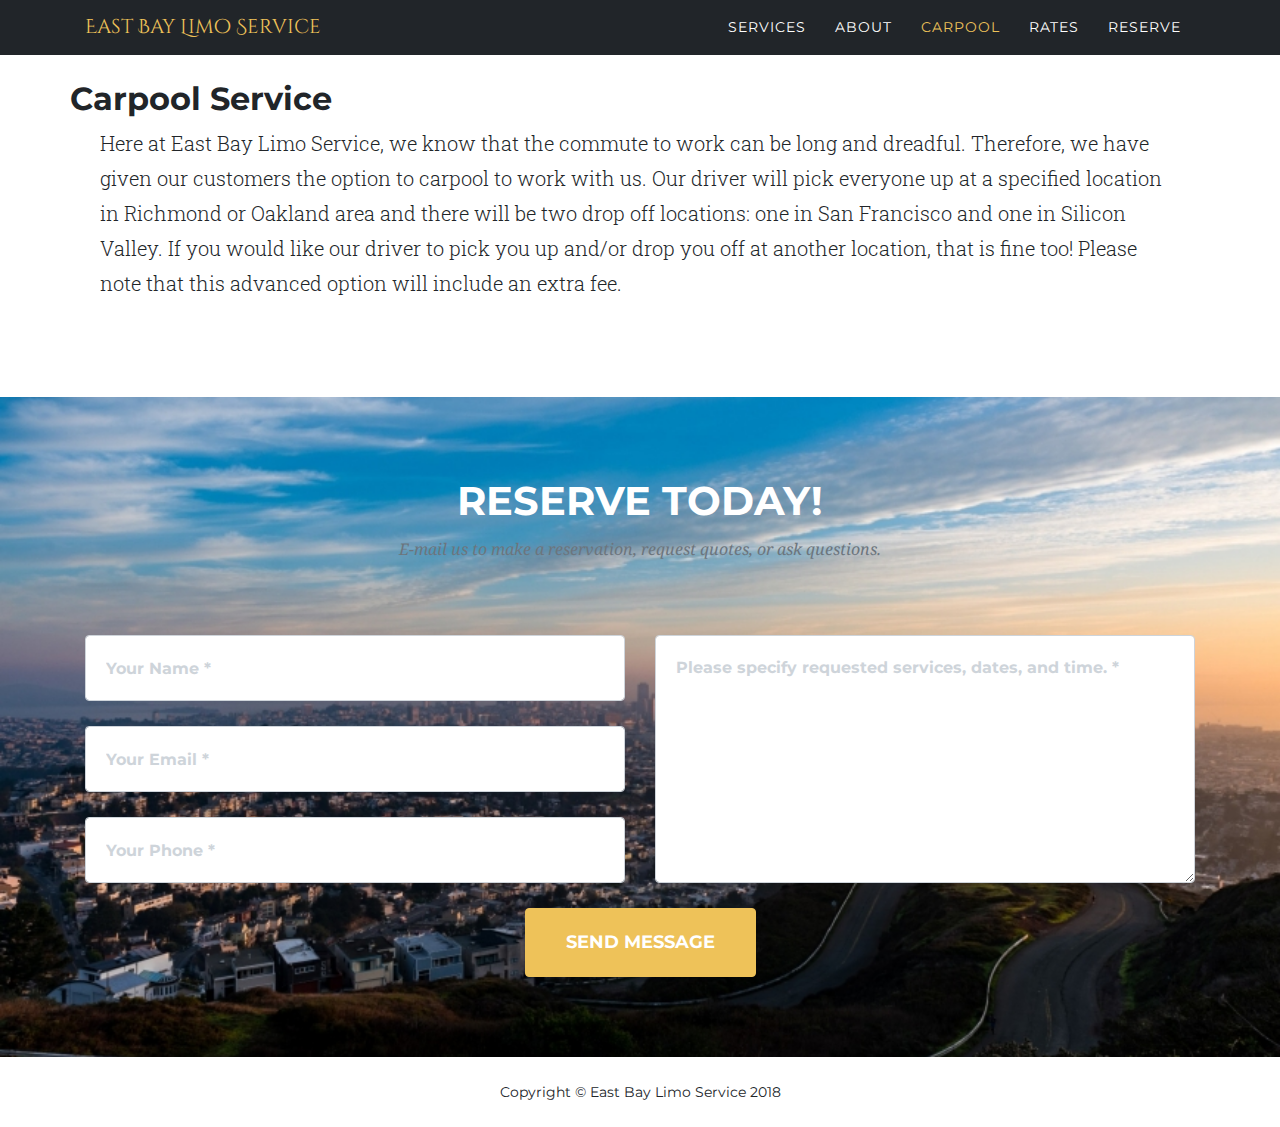
==== east-bay-limo-carpool.html @ b3046108 "carpool" ====
<!DOCTYPE html>
<html lang="en">

<head>
    <link rel="shortcut icon" type="image/x-icon" href="img/favicon.png">
    <meta charset="utf-8">
    <meta name="viewport" content="width=device-width, initial-scale=1, shrink-to-fit=no">
    <meta name="description" content="">
    <meta name="author" content="">

    <title>East Bay Limo Service</title>

    <!-- Bootstrap core CSS -->
    <link href="vendor/bootstrap/css/bootstrap.min.css" rel="stylesheet">

    <!-- Custom fonts for this template -->
    <link href="vendor/font-awesome/css/font-awesome.min.css" rel="stylesheet" type="text/css">
    <link href="https://fonts.googleapis.com/css?family=Montserrat:400,700" rel="stylesheet" type="text/css">
    <link href='https://fonts.googleapis.com/css?family=Kaushan+Script' rel='stylesheet' type='text/css'>
    <link href='https://fonts.googleapis.com/css?family=Droid+Serif:400,700,400italic,700italic' rel='stylesheet' type='text/css'>
    <link href='https://fonts.googleapis.com/css?family=Roboto+Slab:400,100,300,700' rel='stylesheet' type='text/css'>
    <link href='https://fonts.googleapis.com/css?family=Cinzel Decorative' rel='stylesheet'>

    <!-- Custom styles for this template -->
    <link href="css/agency.min.css" rel="stylesheet">

</head>

<body id="page-top">

<!-- Navigation -->
<nav class="navbar navbar-expand-lg navbar-dark fixed-top" id="subNav">
    <div class="container">
        <a class="navbar-brand js-scroll-trigger" href="index.html">East Bay Limo Service</a>
        <button class="navbar-toggler navbar-toggler-right" type="button" data-toggle="collapse" data-target="#navbarResponsive" aria-controls="navbarResponsive" aria-expanded="false" aria-label="Toggle navigation">
            Menu
            <i class="fa fa-bars"></i>
        </button>
        <div class="collapse navbar-collapse" id="navbarResponsive">
            <ul class="navbar-nav text-uppercase ml-auto">
                <li class="nav-item">
                    <a class="nav-link js-scroll-trigger" href="index.html#services">Services</a>
                </li>
                <li class="nav-item">
                    <a class="nav-link js-scroll-trigger" href="index.html#about">About</a>
                </li>
                <li class="nav-item">
                    <a class="nav-link scroll active" href="#page-top">Carpool</a>
                </li>
                <li class="nav-item">
                    <a class="nav-link js-scroll-trigger" href="east-bay-limo-rates.html">Rates</a>
                </li>
                <li class="nav-item">
                    <a class="nav-link js-scroll-trigger" href="#contact">Reserve</a>
                </li>
            </ul>
        </div>
    </div>
</nav>

<section id="carpool">
    <div class="container">
        <div class="row">
            <h2>Carpool Service</h2>
        </div>
        <div class="col-lg-12 my-auto showcase-text">
            <p class="lead mb-50">Here at East Bay Limo Service, we know that the commute to work can be long and dreadful. Therefore, we have given our
            customers the option to carpool to work with us. Our driver will pick everyone up at a specified location in Richmond or Oakland area and there
                will be two drop off locations: one in San Francisco and one in Silicon Valley. If you would like our driver to pick you up and/or drop you off at another location,
            that is fine too! Please note that this advanced option will include an extra fee.</p>
        </div>
    </div>
</section>



<!-- Contact -->
<section id="contact">
    <div class="container">
        <div class="row">
            <div class="col-lg-12 text-center">
                <h2 class="section-heading text-uppercase">Reserve Today!</h2>
                <h3 class="section-subheading text-muted">E-mail us to make a reservation, request quotes, or ask questions.</h3>
            </div>
        </div>
        <div class="row">
            <div class="col-lg-12">
                <form id="contactForm" name="sentMessage" novalidate="novalidate">
                    <div class="row">
                        <div class="col-md-6">
                            <div class="form-group">
                                <input class="form-control" id="name" type="text" placeholder="Your Name *" required="required" data-validation-required-message="Please enter your name.">
                                <p class="help-block text-danger"></p>
                            </div>
                            <div class="form-group">
                                <input class="form-control" id="email" type="email" placeholder="Your Email *" required="required" data-validation-required-message="Please enter your email address.">
                                <p class="help-block text-danger"></p>
                            </div>
                            <div class="form-group">
                                <input class="form-control" id="phone" type="tel" placeholder="Your Phone *" required="required" data-validation-required-message="Please enter your phone number.">
                                <p class="help-block text-danger"></p>
                            </div>
                        </div>
                        <div class="col-md-6">
                            <div class="form-group">
                                <textarea class="form-control" id="message" placeholder="Please specify requested services, dates, and time. *" required="required" data-validation-required-message="Please enter a message."></textarea>
                                <p class="help-block text-danger"></p>
                            </div>
                        </div>
                        <div class="clearfix"></div>
                        <div class="col-lg-12 text-center">
                            <div id="success"></div>
                            <button id="sendMessageButton" class="btn btn-primary btn-xl text-uppercase" type="submit">Send Message</button>
                        </div>
                    </div>
                </form>
            </div>
        </div>
    </div>
</section>


<!-- Footer -->
<footer>
    <div class="container">
        <div class="row">
            <div class="col-md-12">
                <span class="copyright">Copyright &copy; East Bay Limo Service 2018</span>
            </div>
            <!-- <div class="col-md-4">
                <ul class="list-inline social-buttons">
                  <li class="list-inline-item">
                    <a href="#">
                      <i class="fa fa-twitter"></i>
                    </a>
                  </li>
                  <li class="list-inline-item">
                    <a href="#">
                      <i class="fa fa-facebook"></i>
                    </a>
                  </li>
                  <li class="list-inline-item">
                    <a href="#">
                      <i class="fa fa-linkedin"></i>
                    </a>
                  </li>
                </ul>
              </div>
              <div class="col-md-4">
                <ul class="list-inline quicklinks">
                  <li class="list-inline-item">
                    <a href="#">Privacy Policy</a>
                  </li>
                  <li class="list-inline-item">
                    <a href="#">Terms of Use</a>
                  </li>
                </ul>
              </div> -->
        </div>
    </div>
</footer>

<!-- Bootstrap core JavaScript -->
<script src="vendor/jquery/jquery.min.js"></script>
<script src="vendor/bootstrap/js/bootstrap.bundle.min.js"></script>

<!-- Plugin JavaScript -->
<script src="vendor/jquery-easing/jquery.easing.min.js"></script>

<!-- Contact form JavaScript -->
<script src="js/jqBootstrapValidation.js"></script>
<script src="js/contact_me.js"></script>

<!-- Custom scripts for this template -->
<script src="js/agency.min.js"></script>

</body>

</html>
---- css/agency.min.css ----
body {
    overflow-x: hidden;
    font-family: 'Roboto Slab', 'Helvetica Neue', Helvetica, Arial, sans-serif
}

p {
    line-height: 1.75
}

a {
    color: #eec259
}

a:hover {
    color: #fec503
}

.text-primary {
    color: #eec259 !important
}

h1, h2, h3, h4, h5, h6 {
    font-weight: 700;
    font-family: Montserrat, 'Helvetica Neue', Helvetica, Arial, sans-serif
}

section {
    padding: 100px 0
}

section h2.section-heading {
    font-size: 40px;
    margin-top: 0;
    margin-bottom: 15px
}

section h3.section-subheading {
    font-size: 16px;
    font-weight: 400;
    font-style: italic;
    margin-bottom: 75px;
    text-transform: none;
    font-family: 'Droid Serif', 'Helvetica Neue', Helvetica, Arial, sans-serif
}

@media (min-width: 768px) {
    section {
        padding: 80px 0
    }
}

.btn {
    font-family: Montserrat, 'Helvetica Neue', Helvetica, Arial, sans-serif;
    font-weight: 700
}

.btn-xl {
    font-size: 18px;
    padding: 20px 40px
}

.btn-primary {
    background-color: #eec259;
    border-color: #eec259
}

.btn-primary:active, .btn-primary:focus, .btn-primary:hover {
    background-color: #fec810 !important;
    border-color: #fec810 !important;
    color: #fff
}

.btn-primary:active, .btn-primary:focus {
    box-shadow: 0 0 0 .2rem rgba(254, 209, 55, .5) !important
}

::-moz-selection {
    background: #eec259;
    text-shadow: none
}

::selection {
    background: #eec259;
    text-shadow: none
}

img::selection {
    background: 0 0
}

img::-moz-selection {
    background: 0 0
}

#mainNav {
    background-color: #212529
}

#mainNav .navbar-toggler {
    font-size: 12px;
    right: 0;
    padding: 13px;
    text-transform: uppercase;
    color: #fff;
    border: 0;
    background-color: #eec259;
    font-family: Montserrat, 'Helvetica Neue', Helvetica, Arial, sans-serif
}

#mainNav .navbar-brand {
    color: #eec259;
    font-family: 'Cinzel Decorative', 'Helvetica Neue', Helvetica, Arial, cursive
}

#mainNav .navbar-brand.active, #mainNav .navbar-brand:active, #mainNav .navbar-brand:focus, #mainNav .navbar-brand:hover {
    color: #fec503
}

#mainNav .navbar-nav .nav-item .nav-link {
    font-size: 90%;
    font-weight: 400;
    padding: .75em 0;
    letter-spacing: 1px;
    color: #fff;
    font-family: Montserrat, 'Helvetica Neue', Helvetica, Arial, sans-serif
}

#mainNav .navbar-nav .nav-item .nav-link.active, #mainNav .navbar-nav .nav-item .nav-link:hover {
    color: #eec259
}

@media (min-width: 992px) {
    #mainNav {
        padding-top: 10px;
        padding-bottom: 25px;
        -webkit-transition: padding-top .3s, padding-bottom .3s;
        -moz-transition: padding-top .3s, padding-bottom .3s;
        transition: padding-top .3s, padding-bottom .3s;
        border: none;
        background-color: transparent
    }

    #mainNav .navbar-brand {
        font-size: 1.3em;
        -webkit-transition: all .3s;
        -moz-transition: all .3s;
        transition: all .3s
    }

    #mainNav .navbar-nav .nav-item .nav-link {
        padding: 1.1em 1em !important
    }

    #mainNav.navbar-shrink {
        padding-top: 0;
        padding-bottom: 0;
        background-color: #212529
    }

    #mainNav.navbar-shrink .navbar-brand {
        font-size: 1.25em;
        padding: 12px 0
    }
}

#subNav {
    background-color: #212529
}

#subNav .navbar-toggler {
    font-size: 12px;
    right: 0;
    padding: 13px;
    text-transform: uppercase;
    color: #fff;
    border: 0;
    background-color: #eec259;
    font-family: Montserrat, 'Helvetica Neue', Helvetica, Arial, sans-serif
}

#subNav .navbar-brand {
    color: #eec259;
    font-family: 'Cinzel Decorative', 'Helvetica Neue', Helvetica, Arial, cursive
}

#subNav .navbar-brand.active, #subNav .navbar-brand:active, #subNav .navbar-brand:focus, #subNav .navbar-brand:hover {
    color: #fec503
}

#subNav .navbar-nav .nav-item .nav-link {
    font-size: 90%;
    font-weight: 400;
    padding: .75em 0;
    letter-spacing: 1px;
    color: #fff;
    font-family: Montserrat, 'Helvetica Neue', Helvetica, Arial, sans-serif
}

#subNav .navbar-nav .nav-item .nav-link.active, #subNav .navbar-nav .nav-item .nav-link:hover {
    color: #eec259
}

@media (min-width: 992px) {
    #subNav {
        padding-top: 0px;
        padding-bottom: 0px;
        -webkit-transition: padding-top .3s, padding-bottom .3s;
        -moz-transition: padding-top .3s, padding-bottom .3s;
        transition: padding-top .3s, padding-bottom .3s;
        border: none
    }

    #subNav .navbar-brand {
        font-size: 20px;
        -webkit-transition: all .3s;
        -moz-transition: all .3s;
        transition: all .3s
    }

    #subNav .navbar-nav .nav-item .nav-link {
        padding: 1.15em 1em !important
    }

    #subNav.navbar-shrink {
        padding-top: 0;
        padding-bottom: 0;
        background-color: #212529
    }

    #subNav.navbar-shrink .navbar-brand {
        font-size: 1.2em;
        padding: 12px 0
    }
}

header.masthead {
    text-align: center;
    color: #fff;
    background-image: url(../img/baybridge.jpg);
    background-repeat: no-repeat;
    background-attachment: scroll;
    background-position: center center;
    -webkit-background-size: cover;
    -moz-background-size: cover;
    -o-background-size: cover;
    background-size: cover
}

header.masthead .intro-text {
    padding-top: 150px;
    padding-bottom: 100px
}

header.masthead .intro-text .intro-lead-in {
    font-size: 22px;
    font-style: italic;
    line-height: 22px;
    margin-bottom: 25px;
    font-family: 'Droid Serif', 'Helvetica Neue', Helvetica, Arial, sans-serif
}

header.masthead .intro-text .intro-heading {
    font-size: 40px;
    font-weight: 700;
    line-height: 50px;
    margin-bottom: 25px;
    font-family: Montserrat, 'Helvetica Neue', Helvetica, Arial, sans-serif
}

@media (min-width: 768px) {
    header.masthead .intro-text {
        padding-top: 300px;
        padding-bottom: 200px
    }

    header.masthead .intro-text .intro-lead-in {
        font-size: 40px;
        font-style: italic;
        line-height: 40px;
        margin-bottom: 25px;
        font-family: 'Droid Serif', 'Helvetica Neue', Helvetica, Arial, sans-serif
    }

    header.masthead .intro-text .intro-heading {
        font-size: 75px;
        font-weight: 700;
        line-height: 75px;
        margin-bottom: 70px;
        font-family: Montserrat, 'Helvetica Neue', Helvetica, Arial, sans-serif
    }
}

.service-heading {
    margin: 15px 0;
    text-transform: none
}

#portfolio .portfolio-item {
    right: 0;
    margin: 0 0 15px
}

#portfolio .portfolio-item .portfolio-link {
    position: relative;
    display: block;
    max-width: 400px;
    margin: 0 auto;
    cursor: pointer
}

#portfolio .portfolio-item .portfolio-link .portfolio-hover {
    position: absolute;
    width: 100%;
    height: 100%;
    -webkit-transition: all ease .5s;
    -moz-transition: all ease .5s;
    transition: all ease .5s;
    opacity: 0;
    background: rgba(254, 209, 54, .9)
}

#portfolio .portfolio-item .portfolio-link .portfolio-hover:hover {
    opacity: 1
}

#portfolio .portfolio-item .portfolio-link .portfolio-hover .portfolio-hover-content {
    font-size: 20px;
    position: absolute;
    top: 50%;
    width: 100%;
    height: 20px;
    margin-top: -12px;
    text-align: center;
    color: #fff
}

#portfolio .portfolio-item .portfolio-link .portfolio-hover .portfolio-hover-content i {
    margin-top: -12px
}

#portfolio .portfolio-item .portfolio-link .portfolio-hover .portfolio-hover-content h3, #portfolio .portfolio-item .portfolio-link .portfolio-hover .portfolio-hover-content h4 {
    margin: 0
}

#portfolio .portfolio-item .portfolio-caption {
    max-width: 400px;
    margin: 0 auto;
    padding: 25px;
    text-align: center;
    background-color: #fff
}

#portfolio .portfolio-item .portfolio-caption h4 {
    margin: 0;
    text-transform: none
}

#portfolio .portfolio-item .portfolio-caption p {
    font-size: 16px;
    font-style: italic;
    margin: 0;
    font-family: 'Droid Serif', 'Helvetica Neue', Helvetica, Arial, sans-serif
}

#portfolio * {
    z-index: 2
}

@media (min-width: 767px) {
    #portfolio .portfolio-item {
        margin: 0 0 30px
    }
}

.portfolio-modal {
    padding-right: 0 !important
}

.portfolio-modal .modal-dialog {
    margin: 1rem;
    max-width: 100vw
}

.portfolio-modal .modal-content {
    padding: 100px 0;
    text-align: center
}

.portfolio-modal .modal-content h2 {
    font-size: 3em;
    margin-bottom: 15px
}

.portfolio-modal .modal-content p {
    margin-bottom: 30px
}

.portfolio-modal .modal-content p.item-intro {
    font-size: 16px;
    font-style: italic;
    margin: 20px 0 30px;
    font-family: 'Droid Serif', 'Helvetica Neue', Helvetica, Arial, sans-serif
}

.portfolio-modal .modal-content ul.list-inline {
    margin-top: 0;
    margin-bottom: 30px
}

.portfolio-modal .modal-content img {
    margin-bottom: 30px
}

.portfolio-modal .modal-content button {
    cursor: pointer
}

.portfolio-modal .close-modal {
    position: absolute;
    top: 25px;
    right: 25px;
    width: 75px;
    height: 75px;
    cursor: pointer;
    background-color: transparent
}

.portfolio-modal .close-modal:hover {
    opacity: .3
}

.portfolio-modal .close-modal .lr {
    z-index: 1051;
    width: 1px;
    height: 75px;
    margin-left: 35px;
    -webkit-transform: rotate(45deg);
    -ms-transform: rotate(45deg);
    transform: rotate(45deg);
    background-color: #212529
}

.portfolio-modal .close-modal .lr .rl {
    z-index: 1052;
    width: 1px;
    height: 75px;
    -webkit-transform: rotate(90deg);
    -ms-transform: rotate(90deg);
    transform: rotate(90deg);
    background-color: #212529
}

.timeline {
    position: relative;
    padding: 0;
    list-style: none
}

.timeline:before {
    position: absolute;
    top: 0;
    bottom: 0;
    left: 40px;
    width: 2px;
    margin-left: -1.5px;
    content: '';
    background-color: #e9ecef
}

.timeline > li {
    position: relative;
    min-height: 50px;
    margin-bottom: 50px
}

.timeline > li:after, .timeline > li:before {
    display: table;
    content: ' '
}

.timeline > li:after {
    clear: both
}

.timeline > li .timeline-panel {
    position: relative;
    float: right;
    width: 100%;
    padding: 0 20px 0 100px;
    text-align: left
}

.timeline > li .timeline-panel:before {
    right: auto;
    left: -15px;
    border-right-width: 15px;
    border-left-width: 0
}

.timeline > li .timeline-panel:after {
    right: auto;
    left: -14px;
    border-right-width: 14px;
    border-left-width: 0
}

.timeline > li .timeline-image {
    position: absolute;
    z-index: 100;
    left: 0;
    width: 80px;
    height: 80px;
    margin-left: 0;
    text-align: center;
    color: #fff;
    border: 7px solid #e9ecef;
    border-radius: 100%;
    background-color: #eec259
}

.timeline > li .timeline-image h4 {
    font-size: 10px;
    line-height: 14px;
    margin-top: 12px
}

.timeline > li.timeline-inverted > .timeline-panel {
    float: right;
    padding: 0 20px 0 100px;
    text-align: left
}

.timeline > li.timeline-inverted > .timeline-panel:before {
    right: auto;
    left: -15px;
    border-right-width: 15px;
    border-left-width: 0
}

.timeline > li.timeline-inverted > .timeline-panel:after {
    right: auto;
    left: -14px;
    border-right-width: 14px;
    border-left-width: 0
}

.timeline > li:last-child {
    margin-bottom: 0
}

.timeline .timeline-heading h4 {
    margin-top: 0;
    color: inherit
}

.timeline .timeline-heading h4.subheading {
    text-transform: none
}

.timeline .timeline-body > p, .timeline .timeline-body > ul {
    margin-bottom: 0
}

@media (min-width: 768px) {
    .timeline:before {
        left: 50%
    }

    .timeline > li {
        min-height: 100px;
        margin-bottom: 100px
    }

    .timeline > li .timeline-panel {
        float: left;
        width: 41%;
        padding: 0 20px 20px 30px;
        text-align: right
    }

    .timeline > li .timeline-image {
        left: 50%;
        width: 100px;
        height: 100px;
        margin-left: -50px
    }

    .timeline > li .timeline-image h4 {
        font-size: 13px;
        line-height: 18px;
        margin-top: 16px
    }

    .timeline > li.timeline-inverted > .timeline-panel {
        float: right;
        padding: 0 30px 20px 20px;
        text-align: left
    }
}

@media (min-width: 992px) {
    .timeline > li {
        min-height: 150px
    }

    .timeline > li .timeline-panel {
        padding: 0 20px 20px
    }

    .timeline > li .timeline-image {
        width: 150px;
        height: 150px;
        margin-left: -75px
    }

    .timeline > li .timeline-image h4 {
        font-size: 18px;
        line-height: 26px;
        margin-top: 30px
    }

    .timeline > li.timeline-inverted > .timeline-panel {
        padding: 0 20px 20px
    }
}

@media (min-width: 1200px) {
    .timeline > li {
        min-height: 170px
    }

    .timeline > li .timeline-panel {
        padding: 0 20px 20px 100px
    }

    .timeline > li .timeline-image {
        width: 170px;
        height: 170px;
        margin-left: -85px
    }

    .timeline > li .timeline-image h4 {
        margin-top: 40px
    }

    .timeline > li.timeline-inverted > .timeline-panel {
        padding: 0 100px 20px 20px
    }
}

.team-member {
    margin-bottom: 50px;
    text-align: center
}

.team-member img {
    width: 225px;
    height: 225px;
    border: 7px solid #fff
}

.team-member h4 {
    margin-top: 25px;
    margin-bottom: 0;
    text-transform: none
}

.team-member p {
    margin-top: 0
}

section#contact {
    background-color: #eec259;
    background-image: url(../img/bay.png);
    background-repeat: no-repeat;
    background-position: fixed;
    background-size: 100%
}

section#contact .section-heading {
    color: #fff
}

section#contact .form-group {
    margin-bottom: 25px
}

section#contact .form-group input, section#contact .form-group textarea {
    padding: 20px
}

section#contact .form-group input.form-control {
    height: auto
}

section#contact .form-group textarea.form-control {
    height: 248px
}

section#contact .form-control:focus {
    border-color: #eec259;
    box-shadow: none
}

section#contact ::-webkit-input-placeholder {
    font-weight: 700;
    color: #ced4da;
    font-family: Montserrat, 'Helvetica Neue', Helvetica, Arial, sans-serif
}

section#contact :-moz-placeholder {
    font-weight: 700;
    color: #ced4da;
    font-family: Montserrat, 'Helvetica Neue', Helvetica, Arial, sans-serif
}

section#contact ::-moz-placeholder {
    font-weight: 700;
    color: #ced4da;
    font-family: Montserrat, 'Helvetica Neue', Helvetica, Arial, sans-serif
}

section#contact :-ms-input-placeholder {
    font-weight: 700;
    color: #ced4da;
    font-family: Montserrat, 'Helvetica Neue', Helvetica, Arial, sans-serif
}

footer {
    padding: 15px 0;
    text-align: center
}

footer span.copyright {
    font-size: 90%;
    line-height: 40px;
    text-transform: none;
    font-family: Montserrat, 'Helvetica Neue', Helvetica, Arial, sans-serif
}

footer ul.quicklinks {
    font-size: 90%;
    line-height: 40px;
    margin-bottom: 0;
    text-transform: none;
    font-family: Montserrat, 'Helvetica Neue', Helvetica, Arial, sans-serif
}

ul.social-buttons {
    margin-bottom: 0
}

ul.social-buttons li a {
    font-size: 20px;
    line-height: 40px;
    display: block;
    width: 40px;
    height: 40px;
    -webkit-transition: all .3s;
    -moz-transition: all .3s;
    transition: all .3s;
    color: #fff;
    border-radius: 100%;
    outline: 0;
    background-color: #212529
}

ul.social-buttons li a:active, ul.social-buttons li a:focus, ul.social-buttons li a:hover {
    background-color: #eec259
}


.showcase .showcase-text {
    padding: 3rem;
}

.showcase .showcase-img {
    min-height: 30rem;
    background-size: cover;
}

@media (min-width: 768px) {
    .showcase .showcase-text {
        padding: 7rem;
    }
}



.table {
    border-radius: 22px;
}

.table thead tr{
    background-color: #eec259;
    border: 2px solid #ddd;
}

.table thead tr th{
    border: 2px solid #ddd;
}


.table {
    border: 1px solid #ddd;
    padding: 10px;
    text-align: center;
    font-size: 14px;
    margin: 40px 2px;
    cursor: pointer;
}

.table tr td{
    border: 2px solid #ddd;
}
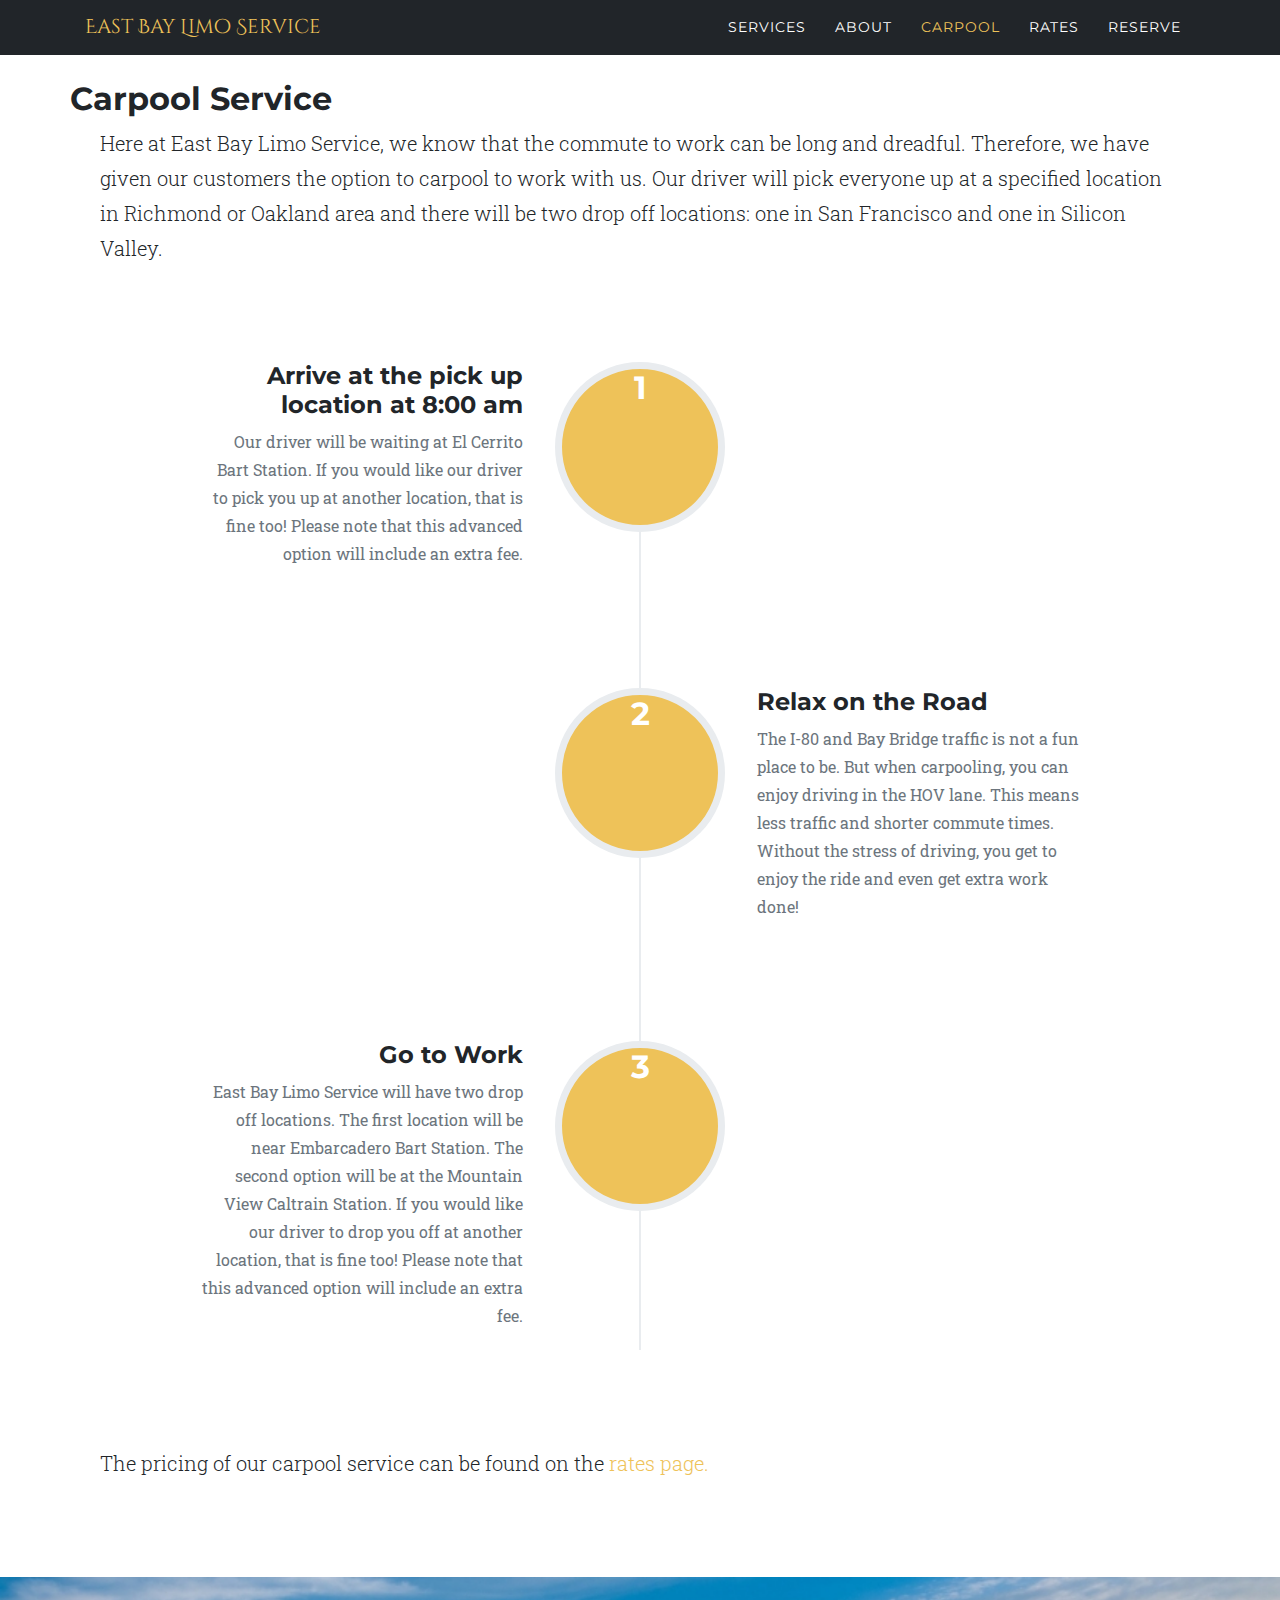
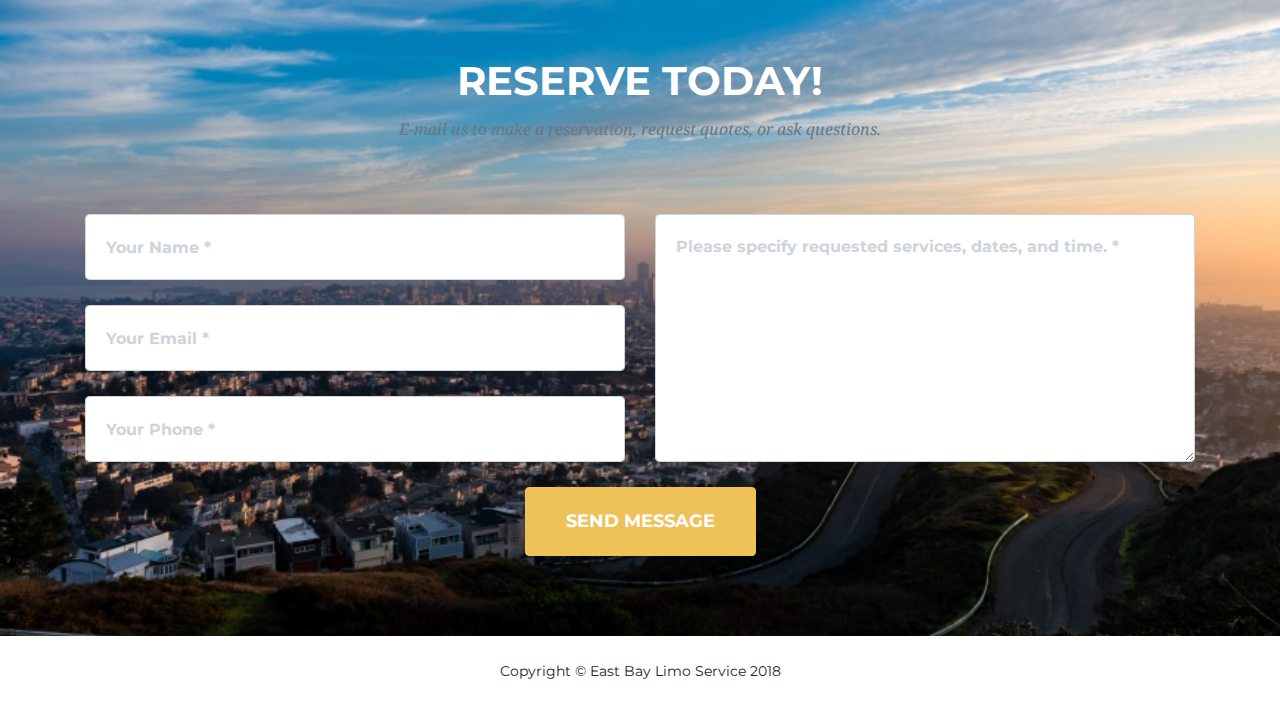
==== commit 0a8a0fe6: "fdew" ====
--- a/east-bay-limo-carpool.html
+++ b/east-bay-limo-carpool.html
@@ -66,8 +66,65 @@
         <div class="col-lg-12 my-auto showcase-text">
             <p class="lead mb-50">Here at East Bay Limo Service, we know that the commute to work can be long and dreadful. Therefore, we have given our
             customers the option to carpool to work with us. Our driver will pick everyone up at a specified location in Richmond or Oakland area and there
-                will be two drop off locations: one in San Francisco and one in Silicon Valley. If you would like our driver to pick you up and/or drop you off at another location,
-            that is fine too! Please note that this advanced option will include an extra fee.</p>
+                will be two drop off locations: one in San Francisco and one in Silicon Valley. </p>
+        </div>
+
+        <section id="about">
+            <div class="container">
+                <div class="row">
+                    <div class="col-lg-12">
+                        <ul class="timeline">
+                            <li>
+                                <div class="timeline-image">
+                                    <h2 class="text-center">1</h2>
+                                </div>
+                                <div class="timeline-panel">
+                                    <div class="timeline-heading">
+                                        <h4 class="subheading">Arrive at the pick up location at 8:00 am</h4>
+                                    </div>
+                                    <div class="timeline-body">
+                                        <p class="text-muted">Our driver will be waiting at El Cerrito Bart Station. If you would like our driver to pick you up at another location,
+                                            that is fine too! Please note that this advanced option will include an extra fee. </p>
+                                    </div>
+                                </div>
+                            </li>
+                            <li class="timeline-inverted">
+                                <div class="timeline-image">
+                                    <h2 class="text-center">2</h2>
+                                </div>
+                                <div class="timeline-panel">
+                                    <div class="timeline-heading">
+                                        <h4 class="subheading">Relax on the Road</h4>
+                                    </div>
+                                    <div class="timeline-body">
+                                        <p class="text-muted">The I-80 and Bay Bridge traffic is not a fun place to be. But when carpooling, you can enjoy
+                                        driving in the HOV lane. This means less traffic and shorter commute times. Without the stress of driving, you get to
+                                        enjoy the ride and even get extra work done!</p>
+                                    </div>
+                                </div>
+                            </li>
+                            <li>
+                                <div class="timeline-image">
+                                    <h2 class="text-center">3</h2>
+                                </div>
+                                <div class="timeline-panel">
+                                    <div class="timeline-heading">
+                                        <h4 class="subheading">Go to Work</h4>
+                                    </div>
+                                    <div class="timeline-body">
+                                        <p class="text-muted">East Bay Limo Service will have two drop off locations. The first location will be near Embarcadero Bart Station. The
+                                        second option will be at the Mountain View Caltrain Station. If you would like our driver to drop you off at another location,
+                                            that is fine too! Please note that this advanced option will include an extra fee. </p>
+                                    </div>
+                                </div>
+                            </li>
+                        </ul>
+                    </div>
+                </div>
+            </div>
+        </section>
+        <div class="col-lg-12 my-auto showcase-text">
+            <p class="lead mb-50"> The pricing of our carpool service can be found on the <a href="east-bay-limo-rates.html"> rates page.</a>  </p>
         </div>
     </div>
 </section>
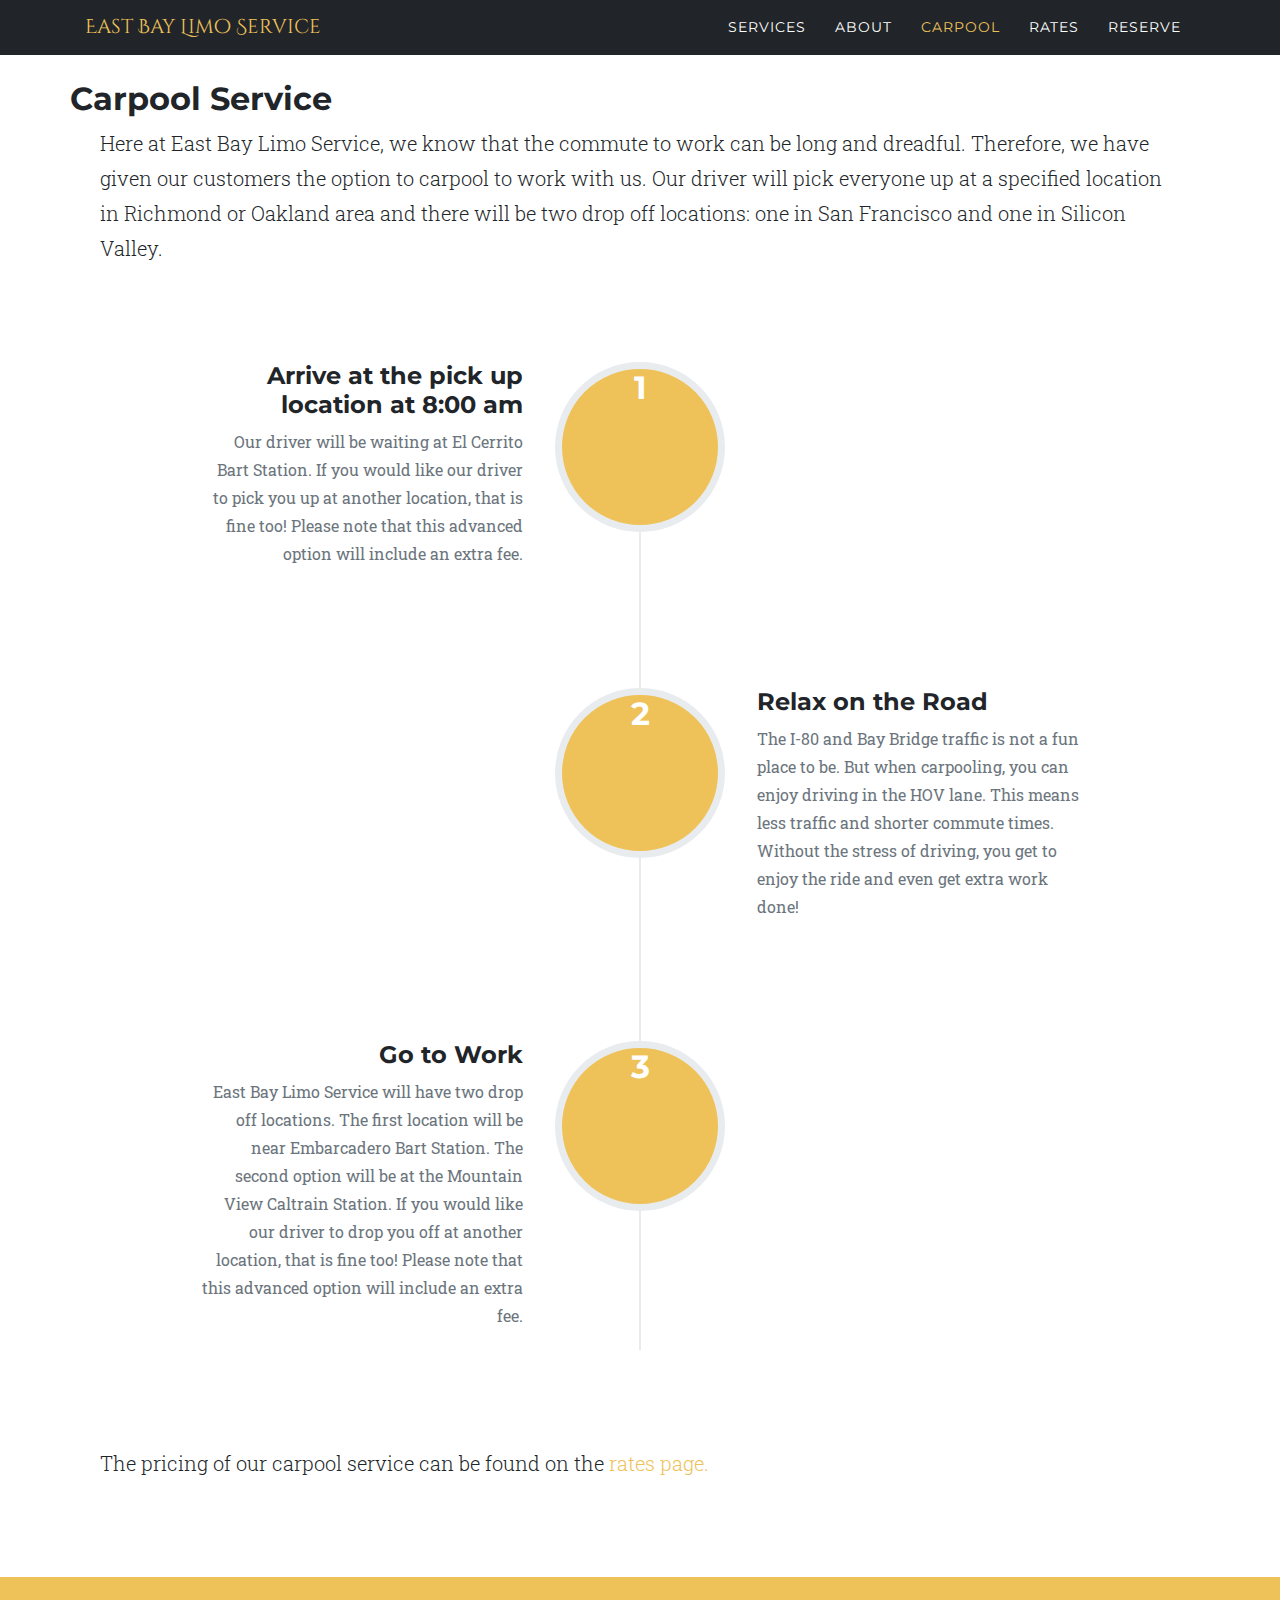
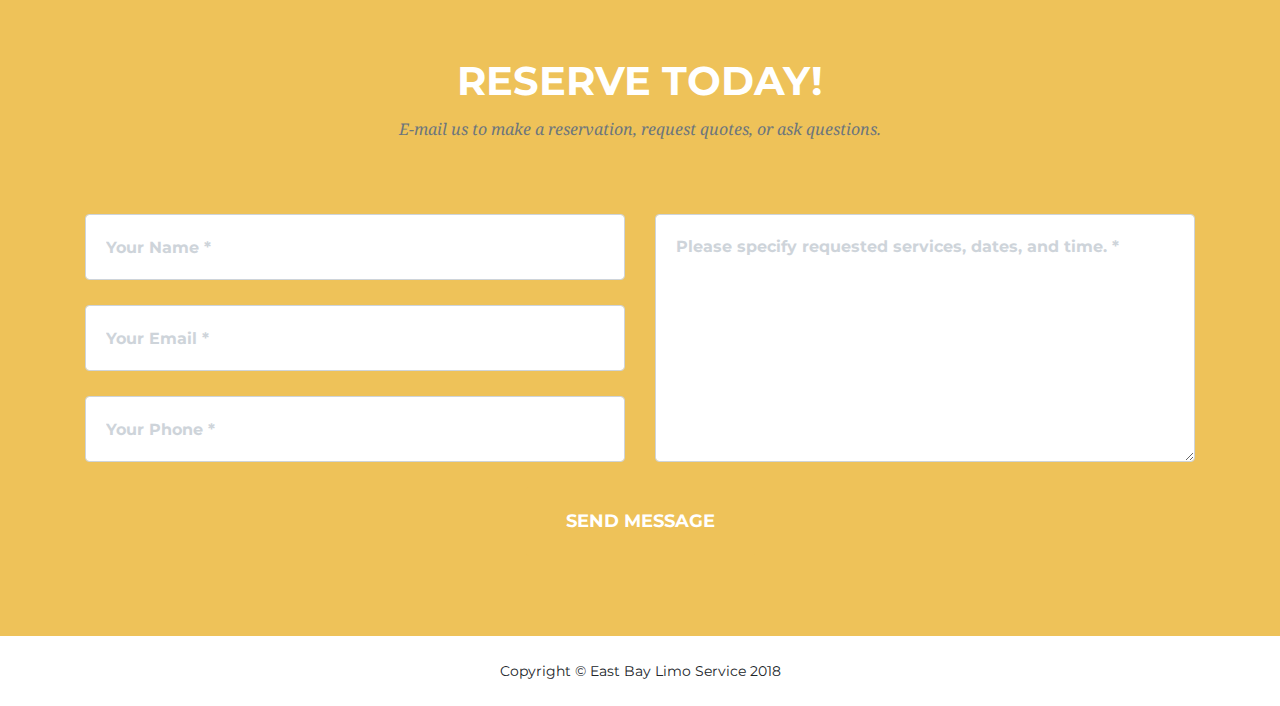
==== commit 474c372c: "rates" ====
--- a/east-bay-limo-carpool.html
+++ b/east-bay-limo-carpool.html
@@ -131,6 +131,7 @@
 
 
 
+
 <!-- Contact -->
 <section id="contact">
     <div class="container">
@@ -176,7 +177,6 @@
     </div>
 </section>
 
-
 <!-- Footer -->
 <footer>
     <div class="container">
--- a/css/agency.min.css
+++ b/css/agency.min.css
@@ -671,7 +671,7 @@
 
 section#contact {
     background-color: #eec259;
-    background-image: url(../img/bay.png);
+    background-image: url(../img/bay1.png);
     background-repeat: no-repeat;
     background-position: fixed;
     background-size: 100%
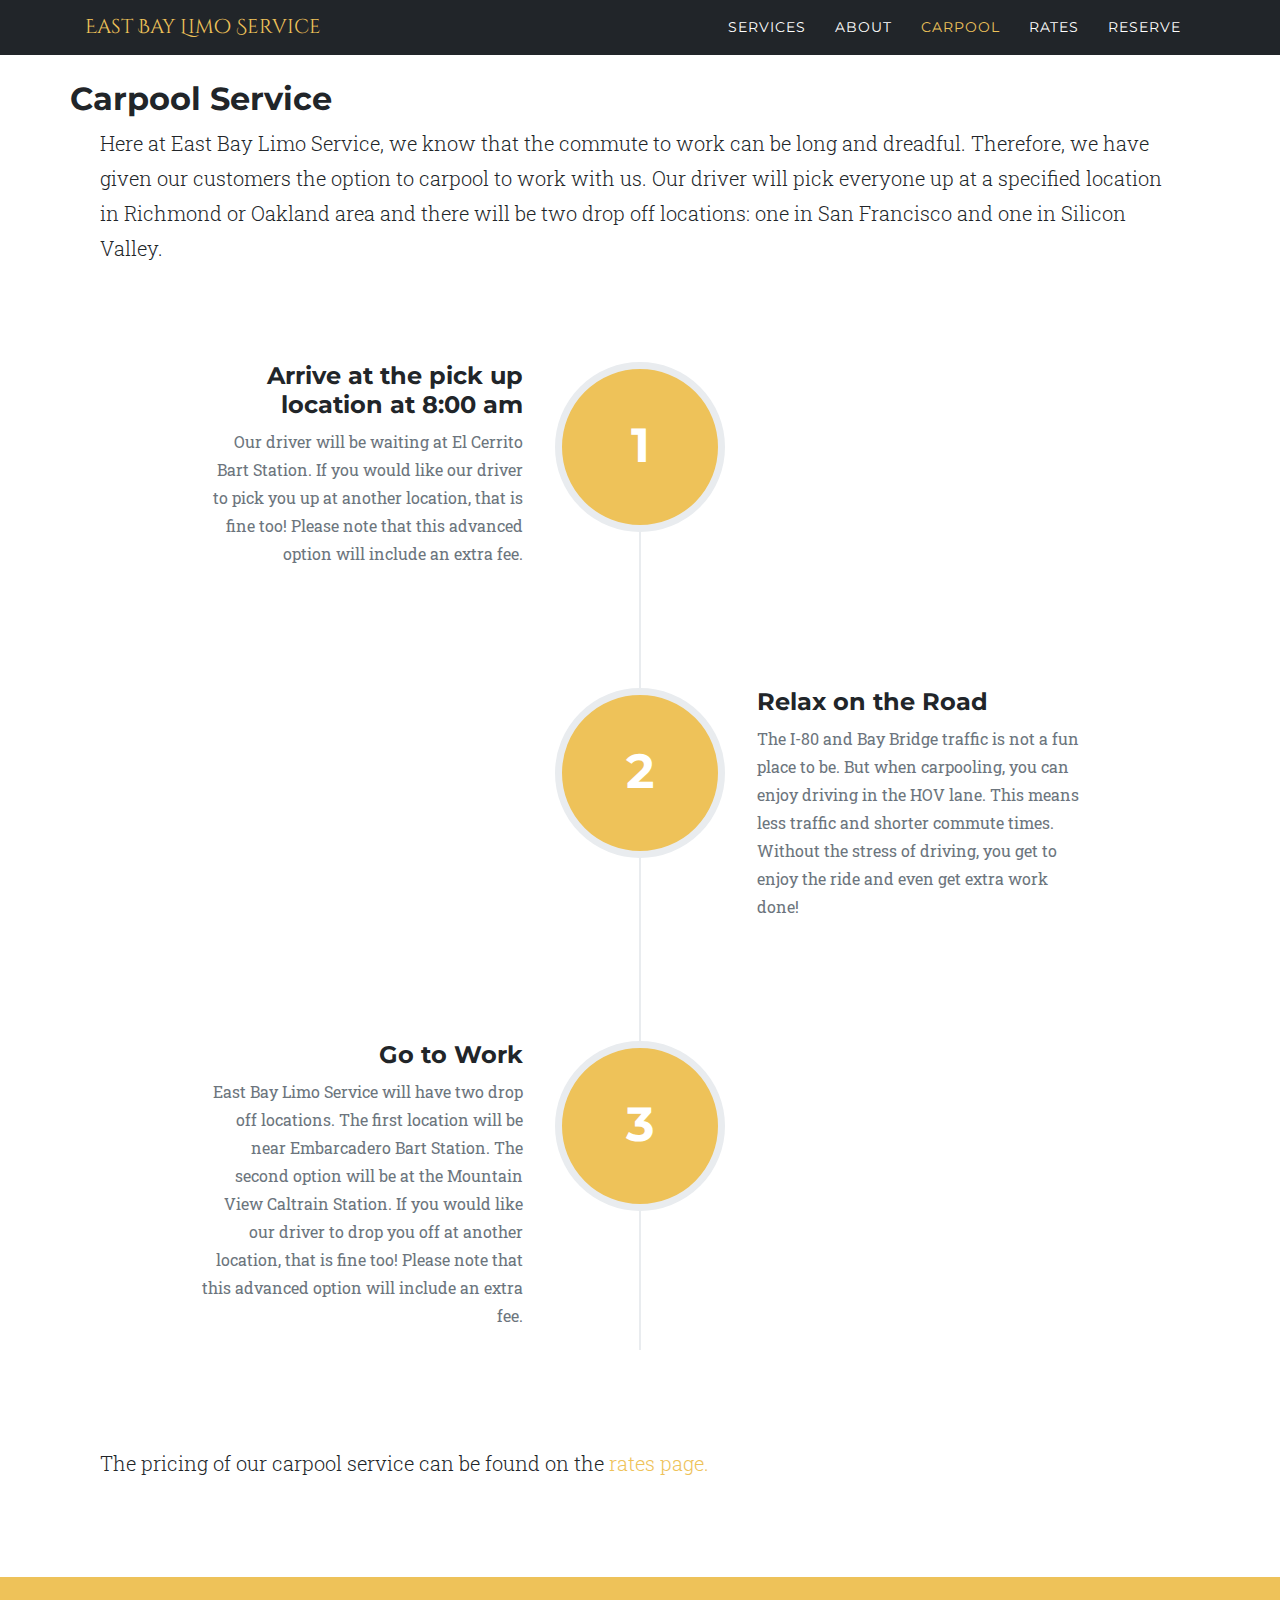
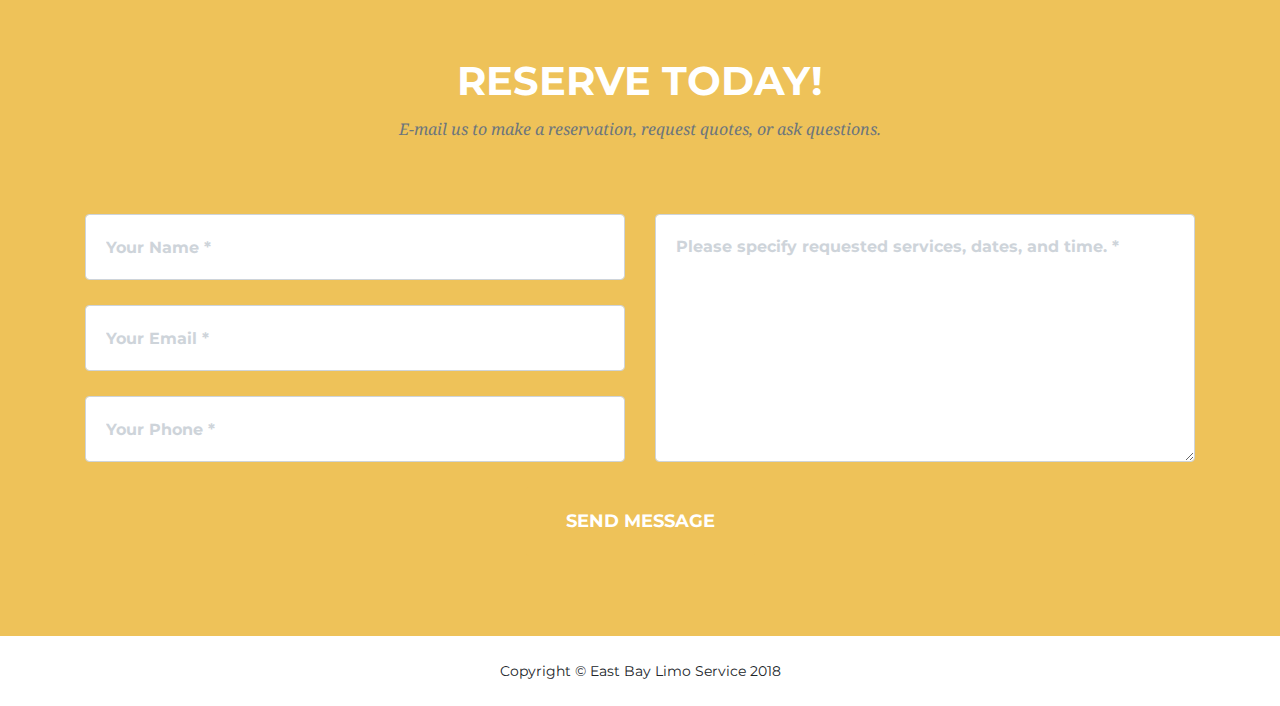
==== commit ddb8af03: "masthead full screen, centered numbers, configured contact me php file" ====
--- a/east-bay-limo-carpool.html
+++ b/east-bay-limo-carpool.html
@@ -76,7 +76,7 @@
                         <ul class="timeline">
                             <li>
                                 <div class="timeline-image">
-                                    <h2 class="text-center">1</h2>
+                                    <h2 class="text-center py-lg-5 py-md-3 py-sm-2 py-2 timeline-number">1</h2>
                                 </div>
                                 <div class="timeline-panel">
                                     <div class="timeline-heading">
@@ -90,7 +90,7 @@
                             </li>
                             <li class="timeline-inverted">
                                 <div class="timeline-image">
-                                    <h2 class="text-center">2</h2>
+                                    <h2 class="text-center py-lg-5 py-md-3 py-sm-2 py-2 timeline-number">2</h2>
                                 </div>
                                 <div class="timeline-panel">
                                     <div class="timeline-heading">
@@ -105,7 +105,7 @@
                             </li>
                             <li>
                                 <div class="timeline-image">
-                                    <h2 class="text-center">3</h2>
+                                    <h2 class="text-center py-lg-5 py-md-3 py-sm-2 py-2 timeline-number">3</h2>
                                 </div>
                                 <div class="timeline-panel">
                                     <div class="timeline-heading">
--- a/css/agency.min.css
+++ b/css/agency.min.css
@@ -243,9 +243,12 @@
     -webkit-background-size: cover;
     -moz-background-size: cover;
     -o-background-size: cover;
-    background-size: cover
-}
-
+    background-size: cover;
+    height: 100vh;
+}
+.timeline-number{
+    font-size: 3em;
+}
 header.masthead .intro-text {
     padding-top: 150px;
     padding-bottom: 100px
